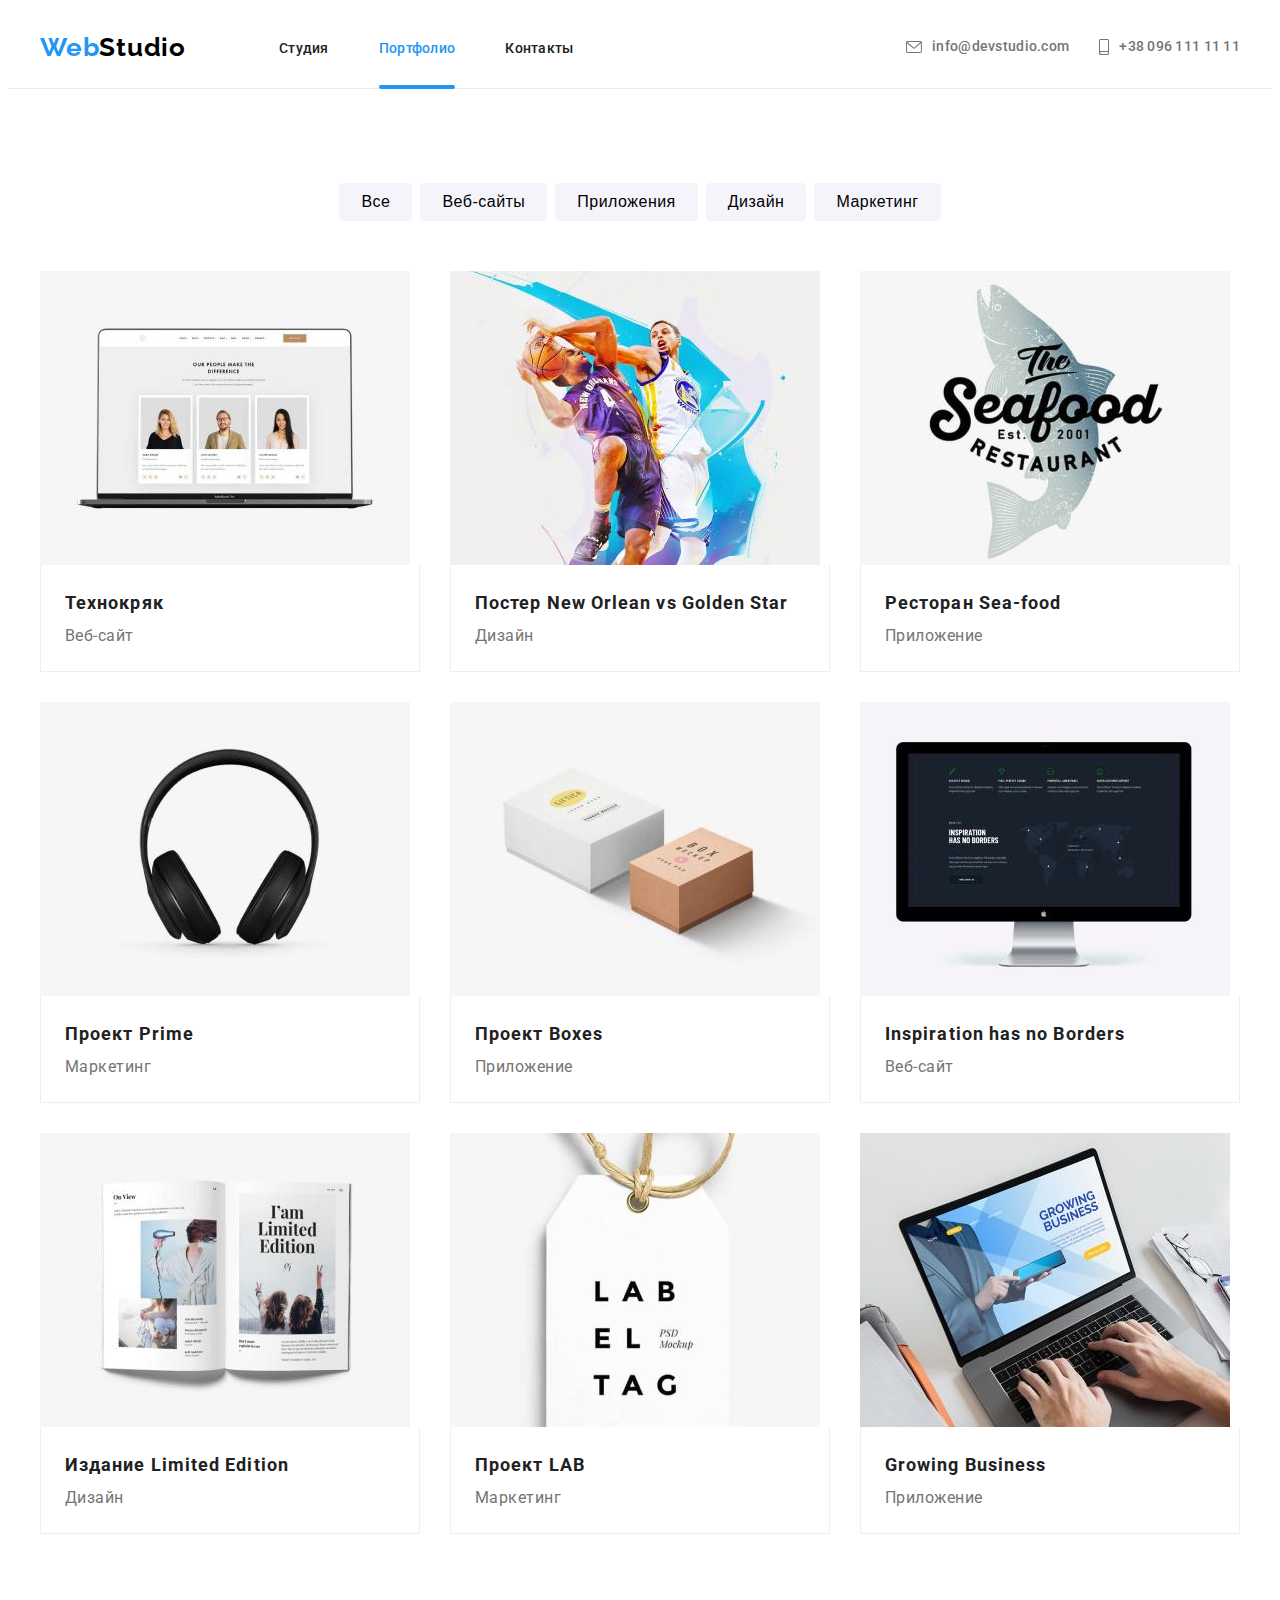
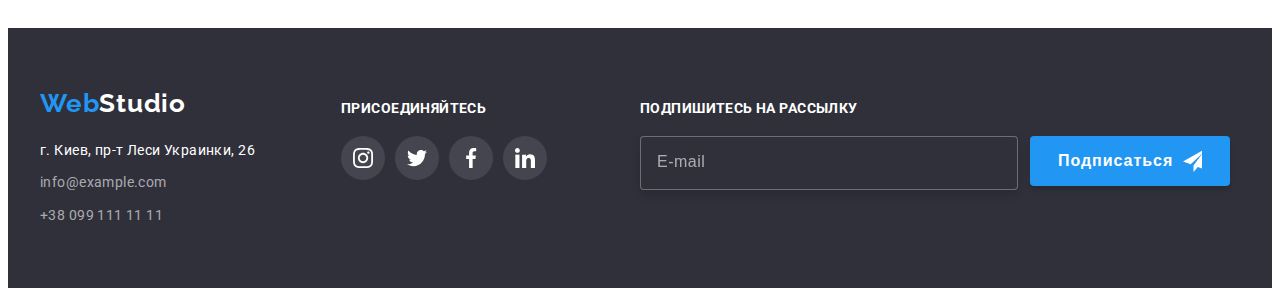
==== portfolio.html @ 4141ff32 "hw8v1" ====
<!DOCTYPE html>
<html lang="ru">
<head>
    <meta charset="UTF-8">
    <meta http-equiv="X-UA-Compatible" content="IE=edge">
    <meta name="viewport" content="width=device-width, initial-scale=1.0">
    <title>Портфолио</title>
    <link rel="preconnect" href="https://fonts.gstatic.com">
    <link
        href="https://fonts.googleapis.com/css2?family=Raleway:wght@700&family=Roboto:wght@400;500;700;900&display=swap"
        rel="stylesheet">
    <link rel="stylesheet" href="https://cdnjs.cloudflare.com/ajax/libs/modern-normalize/1.0.0/modern-normalize.min.css"
        integrity="sha512-ISS7cAi1PEhQ8jnbJpJZMd29NlhNj4AWYyLOSp2CE/CsHxTCu+r+t0D2yoJudVrd0/8fTVPUVDzY5Tvli75u/g=="
        crossorigin="anonymous" />
    <link rel="stylesheet" href="./css/portfolio.min.css">
</head>
<body>
    <header class="header">
        <div class="container">
            <nav class="navigation">
                <a class="logo link" href="./index.html" lang="en">Web<span class="logo_black">Studio</span></a>
                <ul class="navigation-list list">
                    <li class="navigation__item">
                        <a class="navigation__link link" href="./index.html">Студия</a>
                    </li>
                    <li class="navigation__item current-link">
                        <a class="navigation__link link current" href="./portfolio.html">Портфолио</a>
                    </li>
                    <li class="navigation__item">
                        <a class="navigation__link link" href="">Контакты</a>
                    </li>
                </ul>
            </nav>
            <ul class="contact-list list">
                <li class="contact-list__item">
                    <a class="contact-list__link link" href="mailto:info@devstudio.com">
                        <svg class="contact-list__icon" width="16" height="12">
                            <use href="./images/icons.svg#icon-envelope"></use>
                        </svg>
                        info@devstudio.com
                    </a>
                </li>
                <li class="contact-list__item">
                    <a class="contact-list__link link" href="tel:+380961111111">
                        <svg class="contact-list__icon" width="10" height="16">
                            <use href="./images/icons.svg#icon-smartphone"></use>
                        </svg>
                        +38 096 111 11 11</a>
                </li>
            </ul>
        </div>
    </header>
    <main>
        <!-- Портфолио -->
        <section class="portfolio">
            <div class="container">
                <h2 class="visually-hidden">Портфолио</h2>
                <ul class="portfolio-list-btns list">
                    <li class="portfolio-list-btns__item">
                        <button class="portfolio__btn" type="button">Все</button>
                    </li>
                    <li class="portfolio-list-btns__item">
                        <button class="portfolio__btn" type="button">Веб-сайты</button>
                    </li>
                    <li class="portfolio-list-btns__item">
                        <button class="portfolio__btn" type="button">Приложения</button>
                    </li>
                    <li class="portfolio-list-btns__item">
                        <button class="portfolio__btn" type="button">Дизайн</button>
                    </li>
                    <li class="portfolio-list-btns__item">
                        <button class="portfolio__btn" type="button">Маркетинг</button>
                    </li>
                </ul>
                <ul class="portfolio-list list">
                    <li class="portfolio__item">
                        <a href="" class="portfolio-list__link link">
                            <div class="portfolio-list-overlay">
                                <img class="portfolio__img" src="./images/portfolio/technocrack.jpg" alt="Технокряк" width="370" height="294">
                                <p class="overlay">Технокряк это современная площадка распространения коронавируса. Компании используют эту платформу
                                    для цифрового шпионажа и атак на защищённые сервера конкурентов.</p>
                            </div>
                            <div class="portfolio__border">
                                <h3 class="portfolio__title">Технокряк</h3>
                                <p class="portfolio__text">Веб-сайт</p>
                            </div>
                        </a>
                    </li>
                    <li class="portfolio__item">
                        <a href="" class="portfolio-list__link link">
                            <div class="portfolio-list-overlay">
                                <img class="portfolio__img" src="./images/portfolio/poster.jpg" alt="Постер" width="370" height="294">
                                <p class="overlay">Технокряк это современная площадка распространения коронавируса. Компании используют эту платформу
                                    для цифрового шпионажа и атак на защищённые сервера конкурентов.</p>
                            </div>
                            <div class="portfolio__border">
                                <h3 class="portfolio__title">Постер <span lang="en">New Orlean vs Golden Star</span></h3>
                                <p class="portfolio__text">Дизайн</p>
                            </div>
                        </a>
                    </li>
                    <li class="portfolio__item">
                        <a href="" class="portfolio-list__link link">
                            <div class="portfolio-list-overlay">
                                <img class="portfolio__img" src="./images/portfolio/restoran.jpg" alt="Ресторан" width="370" height="294">
                                <p class="overlay">Технокряк это современная площадка распространения коронавируса. Компании используют эту платформу
                                для цифрового шпионажа и атак на защищённые сервера конкурентов.</p>
                            </div>
                            <div class="portfolio__border">
                                <h3 class="portfolio__title">Ресторан <span lang="en">Sea-food</span></h3>
                                <p class="portfolio__text">Приложение</p>
                            </div>
                        </a>
                    </li>
                    <li class="portfolio__item">
                        <a href="" class="portfolio-list__link link">
                            <div class="portfolio-list-overlay">
                                <img class="portfolio__img" src="./images/portfolio/prime.jpg" alt="Прайм" width="370" height="294">
                                <p class="overlay">Технокряк это современная площадка распространения коронавируса. Компании используют эту платформу
                                    для цифрового шпионажа и атак на защищённые сервера конкурентов.</p>
                            </div>
                            <div class="portfolio__border">
                                <h3 class="portfolio__title">Проект <span lang="en">Prime</span></h3>
                                <p class="portfolio__text">Маркетинг</p>
                            </div>
                        </a>
                    </li>
                    <li class="portfolio__item">
                        <a href="" class="portfolio-list__link link">
                            <div class="portfolio-list-overlay">
                                <img class="portfolio__img" src="./images/portfolio/boxes.jpg" alt="Боксы" width="370" height="294">
                                <p class="overlay">Технокряк это современная площадка распространения коронавируса. Компании используют эту платформу
                                    для цифрового шпионажа и атак на защищённые сервера конкурентов.</p>
                            </div>
                            <div class="portfolio__border">
                                <h3 class="portfolio__title">Проект <span lang="en">Boxes</span></h3>
                                <p class="portfolio__text">Приложение</p>
                            </div>
                        </a>
                    </li>
                    <li class="portfolio__item">
                        <a href="" class="portfolio-list__link link">
                            <div class="portfolio-list-overlay">
                                <img class="portfolio__img" src="./images/portfolio/noborders.jpg" alt="Углов нет" width="370" height="294">
                                <p class="overlay">Технокряк это современная площадка распространения коронавируса. Компании используют эту платформу
                                    для цифрового шпионажа и атак на защищённые сервера конкурентов.</p>
                            </div>
                            <div class="portfolio__border">
                                <h3 class="portfolio__title" lang="en">Inspiration has no Borders</h3>
                                <p class="portfolio__text">Веб-сайт</p>
                            </div>
                        </a>
                    </li>
                    <li class="portfolio__item">
                        <a href="" class="portfolio-list__link link">
                            <div class="portfolio-list-overlay">
                                <img class="portfolio__img" src="./images/portfolio/limitededition.jpg" alt="Издание" width="370" height="294">
                                <p class="overlay">Технокряк это современная площадка распространения коронавируса. Компании используют эту платформу
                                    для цифрового шпионажа и атак на защищённые сервера конкурентов.</p>
                            </div>
                            <div class="portfolio__border">
                                <h3 class="portfolio__title">Издание <span lang="en">Limited Edition</span></h3>
                                <p class="portfolio__text">Дизайн</p>
                            </div>
                        </a>
                    </li>
                    <li class="portfolio__item">
                        <a href="" class="portfolio-list__link link">
                            <div class="portfolio-list-overlay">
                                <img class="portfolio__img" src="./images/portfolio/lab.jpg" alt="Лаб" width="370" height="294">
                                <p class="overlay">Технокряк это современная площадка распространения коронавируса. Компании используют эту платформу
                                    для цифрового шпионажа и атак на защищённые сервера конкурентов.</p>
                            </div>
                            <div class="portfolio__border">
                                <h3 class="portfolio__title">Проект <span lang="en">LAB</span></h3>
                                <p class="portfolio__text">Маркетинг</p>
                            </div>
                        </a>
                    </li>
                    <li class="portfolio__item">
                        <a href="" class="portfolio-list__link link">
                            <div class="portfolio-list-overlay">
                                <img class="portfolio__img" src="./images/portfolio/business.jpg" alt="Бизнес" width="370" height="294">
                                <p class="overlay">Технокряк это современная площадка распространения коронавируса. Компании используют эту платформу
                                    для цифрового шпионажа и атак на защищённые сервера конкурентов.</p>
                            </div>
                            <div class="portfolio__border">
                                <h3 class="portfolio__title" lang="en">Growing Business</h3>
                                <p class="portfolio__text">Приложение</p>
                            </div>
                        </a>
                    </li>
                </ul>
            </div>
        </section>
    </main>
    <!-- footer -->
    <footer class="footer">
        <div class="container">
            <div class="footer-address">
                <a class="logo link" href="./index.html" lang="en">Web<span class="logo_white">Studio</span></a>
                <address class="address">
                    <ul class="footer-list list">
                        <li class="footer-list__item">
                            <a class="footer-list__link footer-link-light link" href="https://goo.gl/maps/EHuErNrF32N7UsAx8"
                                target="_blank" rel="noopener noreferrer">г. Киев, пр-т Леси Украинки, 26</a>
                        </li>
                        <li class="footer-list__item">
                            <a class="footer-list__link footer-link-dark link" href="mailto:info@example.com">info@example.com</a>
                        </li>
                        <li class="footer-list__item">
                            <a class="footer-list__link footer-link-dark link" href="tel:+380991111111">+38 099 111 11 11</a>
                        </li>
                    </ul>
                </address>
            </div>
            <div class="footer-social">
                <h3 class="footer-social__title">Присоединяйтесь</h3>
                <ul class="footer-social-list list">
                    <li class="footer-social-list__item">
                        <a href="" class="footer-social-list__link link">
                            <svg class="footer-social-list__icon" width="20" height="20">
                                <use href="./images/icons.svg#icon-instagram"></use>
                            </svg>
                        </a>
                    </li>
                    <li class="footer-social-list__item">
                        <a href="" class="footer-social-list__link link">
                            <svg class="footer-social-list__icon" width="20" height="20">
                                <use href="./images/icons.svg#icon-twitter"></use>
                            </svg>
                        </a>
                    </li>
                    <li class="footer-social-list__item">
                        <a href="" class="footer-social-list__link link">
                            <svg class="footer-social-list__icon" width="20" height="20">
                                <use href="./images/icons.svg#icon-facebook"></use>
                            </svg>
                        </a>
                    </li>
                    <li class="footer-social-list__item">
                        <a href="" class="footer-social-list__link link">
                            <svg class="footer-social-list__icon" width="20" height="20">
                                <use href="./images/icons.svg#icon-linkedin"></use>
                            </svg>
                        </a>
                    </li>
                </ul>
            </div>
            <div class="footer-email-input">
                <p class="footer-email__text">Подпишитесь на рассылку</p>
                <form class="footer-form">
                    <div class="footer-form-container">
                        <label class="footer-form-field">
                            <input type="email" name="footer-email" class="footer-form__input" placeholder="E-mail">
                        </label>
                        <button type="submit" class="footer-form__btn"><span class="footer-form__btn-text">Подписаться</span>
                            <svg class="footer-form__icon">
                                <use href="./images/icons.svg#icon-send" width="24" height="24"></use>
                            </svg>
                        </button>
                    </div>
                </form>
            </div>
        </div>
    </footer>
</body>
</html>
---- css/portfolio.min.css ----
:root{--main-font: 'Roboto', sans-serif;--secondary-font: 'Raleway', sans-serif;--accent-color: #2196f3;--main-color: #212121;--secondary-color: #757575;--black-color: #000000;--white-color: #ffffff;--icon-fill-grey: #afb1b8;--section-pt: 94px;--section-pb: 94px}.visually-hidden{position:absolute !important;clip:rect(1px 1px 1px 1px);clip:rect(1px, 1px, 1px, 1px);padding:0 !important;border:0 !important;height:1px !important;width:1px !important;overflow:hidden}body{font-family:var(--main-font);color:var(--main-color)}h1,h2,h3,h4,h5,h6,p{margin:0}img{display:block}ul,ol{margin:0;padding:0}.link{text-decoration:none}.list{list-style:none}.address{font-style:normal}.container{width:1200px;margin:0 auto;padding-left:15px;padding-right:15px}.logo{font-family:var(--secondary-font);font-weight:700;font-size:26px;line-height:1.19;letter-spacing:0.03em;color:var(--accent-color)}.logo_black{color:var(--black-color)}.logo_white{color:var(--white-color)}.header{max-width:1600px;margin:0 auto;padding-top:24px;padding-bottom:25px;background:var(--white-color);border-bottom:1px solid #ececec}.header .container{display:flex;align-items:center}.header .logo{margin-right:93px}.navigation{display:flex;align-items:center}.navigation-list{display:flex;align-items:center}.navigation__item:not(:last-child){margin-right:50px}.navigation__link{font-weight:500;font-size:14px;line-height:1.14;letter-spacing:0.02em;color:var(--main-color);transition:color 250ms cubic-bezier(0.4, 0, 0.2, 1)}.navigation__link:hover,.navigation__link:focus{color:var(--accent-color)}.current-link{position:relative}.current{color:var(--accent-color)}.current::after{position:absolute;bottom:-32px;left:0;content:'';background-color:var(--accent-color);width:100%;height:4px;border-radius:2px}.contact-list{display:flex;align-items:center;margin-left:auto}.contact-list__item:not(:last-child){margin-right:30px}.contact-list__icon{margin-right:10px;fill:var(--secondary-color);transition:fill 250ms cubic-bezier(0.4, 0, 0.2, 1)}.contact-list__link:hover .contact-list__icon,.contact-list__link:focus .contact-list__icon{fill:var(--accent-color)}.contact-list__link{display:flex;justify-content:center;align-items:center;font-weight:500;font-size:14px;line-height:1.14;letter-spacing:0.02em;color:var(--secondary-color);transition:color 250ms cubic-bezier(0.4, 0, 0.2, 1)}.contact-list__link:hover,.contact-list__link:focus{color:var(--accent-color)}.portfolio{padding-top:var(--section-pt);padding-bottom:var(--section-pb)}.portfolio-list-btns{display:flex;margin-bottom:50px;justify-content:center}.portfolio-list-btns__item:not(:last-child){margin-right:8px}.portfolio__btn{font-weight:500;font-size:16px;line-height:1.62;text-align:center;letter-spacing:0.03em;border-radius:4px;cursor:pointer;border:none;background-color:#f5f4fa;padding:6px 22px;transition:color 250ms cubic-bezier(0.4, 0, 0.2, 1),background-color 250ms cubic-bezier(0.4, 0, 0.2, 1),box-shadow 250ms cubic-bezier(0.4, 0, 0.2, 1)}.portfolio__btn:hover,.portfolio__btn:focus{color:var(--white-color);background-color:var(--accent-color);box-shadow:0px 3px 1px rgba(0,0,0,0.1),0px 1px 2px rgba(0,0,0,0.08),0px 2px 2px rgba(0,0,0,0.12)}.portfolio-list{display:flex;flex-wrap:wrap;margin-left:-30px;margin-top:-30px}.portfolio__item{flex-basis:calc(100% / 3 - 30px);margin-left:30px;margin-top:30px}.portfolio__border{border:1px solid #eeeeee;border-top:none;padding:20px 24px}.portfolio__title{font-weight:700;font-size:18px;line-height:2;letter-spacing:0.06em;color:var(--main-color)}.portfolio__text{font-size:16px;line-height:1.87;letter-spacing:0.03em;color:var(--secondary-color)}.portfolio-list__link{display:flex;flex-direction:column;transition:box-shadow 250ms cubic-bezier(0.4, 0, 0.2, 1)}.portfolio-list__link:hover,.portfolio-list__link:focus{box-shadow:0px 1px 1px rgba(0,0,0,0.12),0px 4px 4px rgba(0,0,0,0.06),1px 4px 6px rgba(0,0,0,0.16)}.portfolio-list-overlay{position:relative;overflow:hidden}.overlay{position:absolute;top:0;left:0;height:100%;background-color:rgba(33,150,243,0.9);color:var(--white-color);padding:63px 24px;font-size:18px;line-height:1.56;letter-spacing:0.03em;overflow:auto;transform:translateY(100%);transition:transform 250ms cubic-bezier(0.4, 0, 0.2, 1)}.portfolio-list__link:focus .overlay,.portfolio-list__link:hover .overlay{transform:translateY(0%)}.footer{padding-top:60px;padding-bottom:60px;background:#2f303a;max-width:1600px;margin:0 auto}.footer .container{display:flex}.footer-address{width:231px;margin-right:70px}.footer-address .logo{display:inline-block;margin-bottom:20px}.footer-list__item:not(:last-child){margin-bottom:9px}.footer-list__link{font-weight:400;font-size:14px;line-height:1.71;letter-spacing:0.03em}.footer-link-light{color:var(--white-color)}.footer-link-dark{color:rgba(255,255,255,0.6)}.footer-social{width:206px;margin-top:12px;margin-bottom:40px;margin-right:93px}.footer-social__title{font-weight:700;font-size:14px;line-height:1.143;letter-spacing:0.03em;text-transform:uppercase;color:var(--white-color);margin-bottom:20px}.footer-social-list{display:flex;align-items:center;justify-content:space-between}.footer-social-list__link{display:flex;justify-content:center;align-items:center;width:44px;height:44px;border-radius:50%;background-color:rgba(255,255,255,0.1);transition:background-color 250ms cubic-bezier(0.4, 0, 0.2, 1)}.footer-social-list__link:hover,.footer-social-list__link:focus{background-color:var(--accent-color)}.footer-social-list__icon{fill:var(--white-color)}.footer-email-input{width:570px;margin-top:12px;margin-bottom:34px}.footer-form-container{display:flex}.footer-email__text{font-weight:700;font-size:14px;line-height:1.143;letter-spacing:0.03em;text-transform:uppercase;color:var(--white-color);margin-bottom:20px}.footer-form__input{width:358px;height:50px;border:1px solid rgba(255,255,255,0.3);filter:drop-shadow(0px 4px 4px rgba(0,0,0,0.15));border-radius:4px;background-color:#2f303a;color:var(--white-color);padding-left:16px;margin-right:12px}.footer-form__input::placeholder{font-size:16px;line-height:1.25;display:flex;align-items:center;letter-spacing:0.03em;color:rgba(255,255,255,0.6)}.footer-form{display:flex}.footer-form__btn{width:200px;height:50px;padding:10px 28px;background-color:var(--accent-color);box-shadow:0px 4px 4px rgba(0,0,0,0.15);border-radius:4px;border:none;font-weight:700;font-size:16px;line-height:1.87;display:flex;align-items:center;text-align:center;letter-spacing:0.06em;color:var(--white-color);cursor:pointer}.footer-form__icon{fill:var(--white-color);height:25px;margin-left:10px}
/*# sourceMappingURL=portfolio.min.css.map */
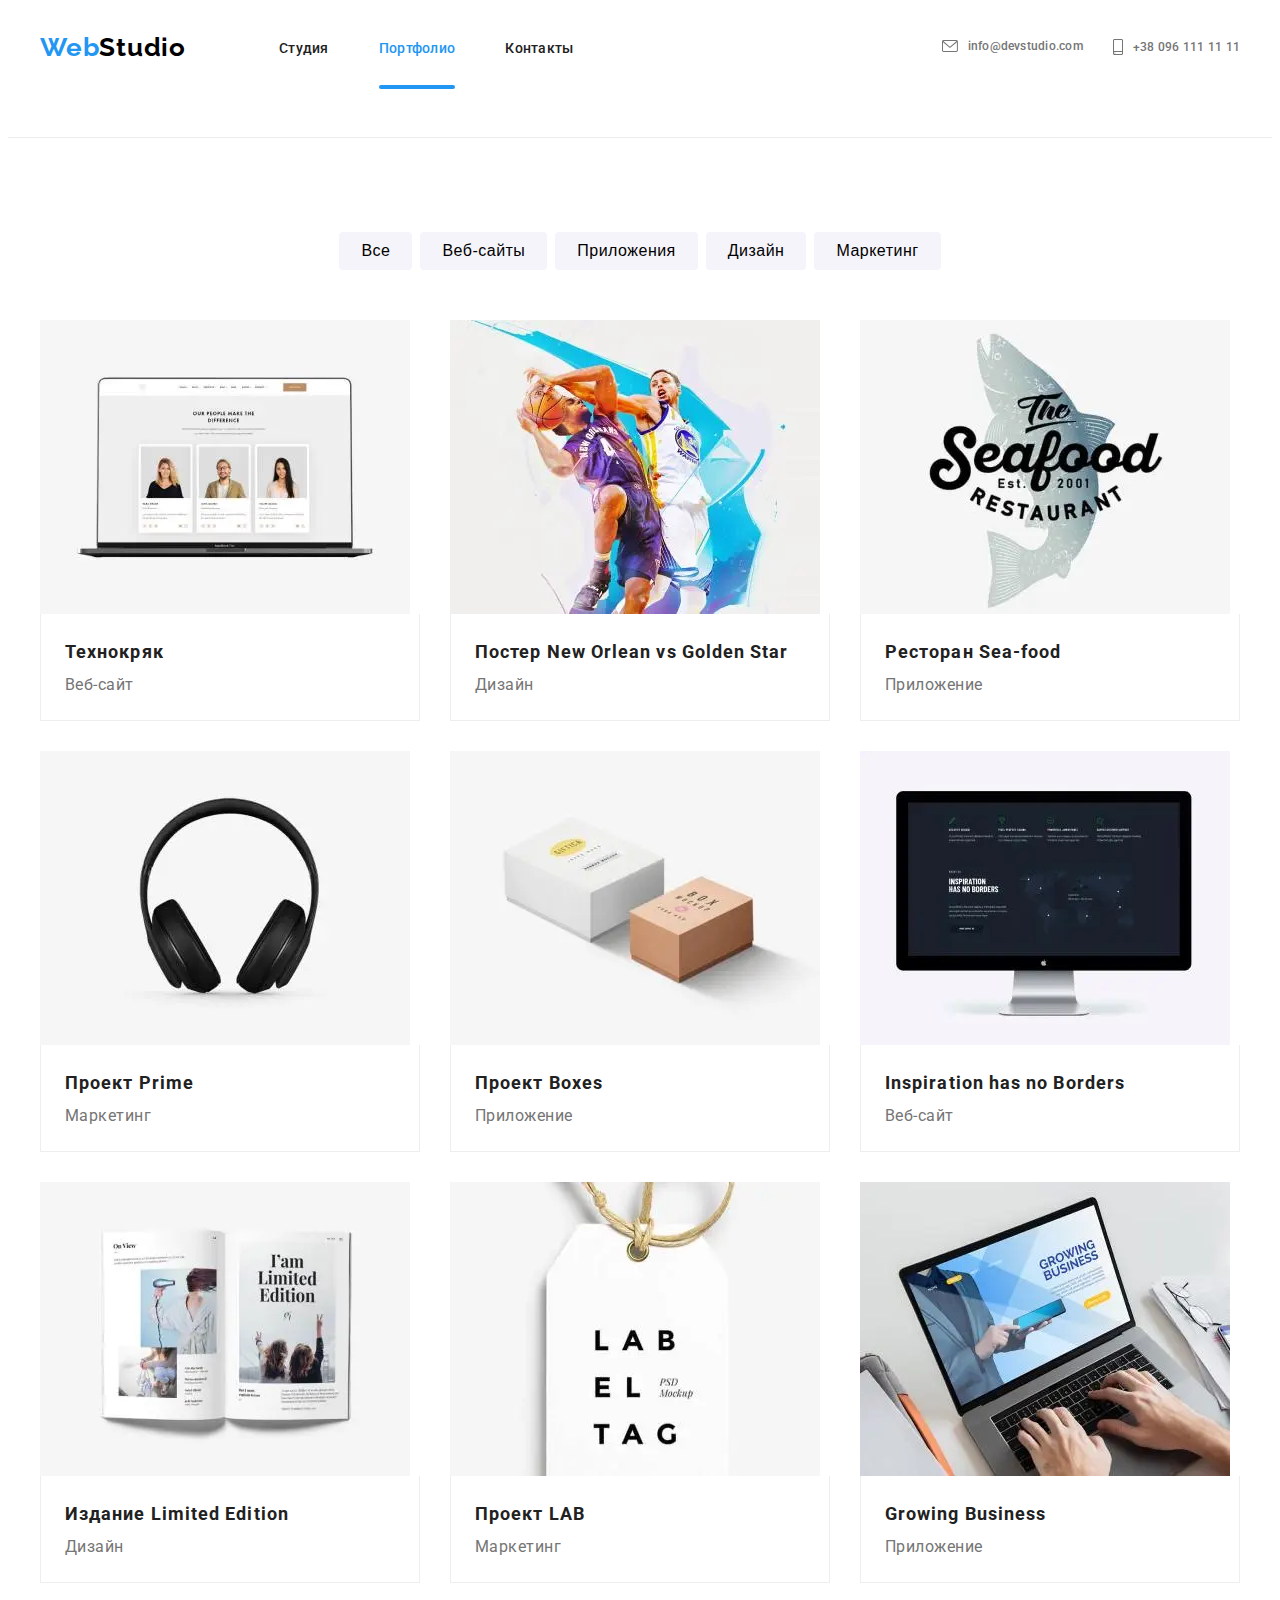
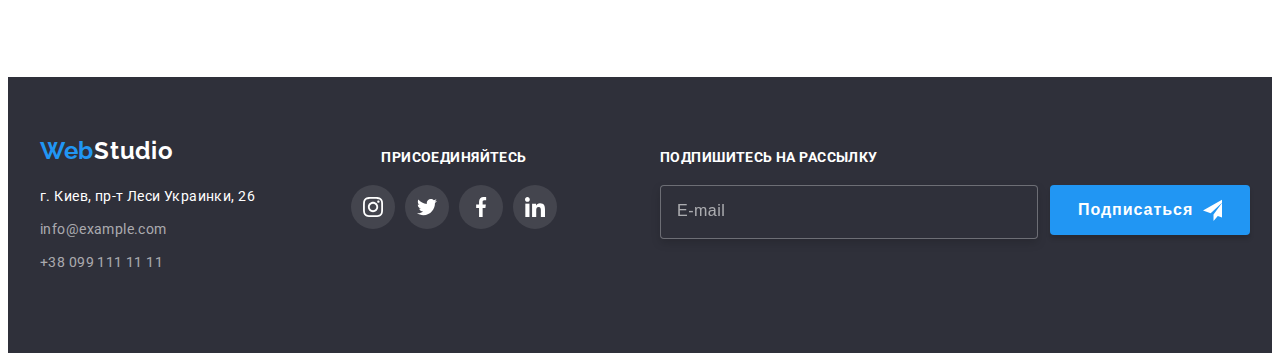
==== commit 48071cb4: "hw8_1904" ====
--- a/portfolio.html
+++ b/portfolio.html
@@ -48,6 +48,51 @@
                         +38 096 111 11 11</a>
                 </li>
             </ul>
+            <button type="button" class="burger-btn" data-menu-button>
+                <svg class="burger__icon">
+                    <use href="./images/icons.svg#icon-menu"></use>
+                </svg>
+            </button>
+        </div>
+        <div class="mobile-menu" data-menu>
+            <button type="button" class="mobile-menu__close-btn" data-menu-close>
+                <svg class="mobile-menu__close-icon">
+                    <use href="./images/icons.svg#icon-close"></use>
+                </svg>
+            </button>
+            <ul class="mobile-menu-list list">
+                <li class="mobile-menu__item">
+                    <a href="./index.html" class="mobile-menu__link link">Студия</a>
+                </li>
+                <li class="mobile-menu__item">
+                    <a href="./portfolio.html" class="mobile-menu__link link">Портфолио</a>
+                </li>
+                <li class="mobile-menu__item">
+                    <a href="" class="mobile-menu__link link">Контакты</a>
+                </li>
+            </ul>
+            <ul class="mobile-contact-list list">
+                <li class="mobile-contact-list__item">
+                    <a class="mobile-contact-list__tel-link link" href="tel:+380961111111">+38 096 111 11 11</a>
+                </li>
+                <li class="mobile-contact-list__item">
+                    <a class="mobile-contact-list__mail-link link" href="mailto:info@devstudio.com">info@devstudio.com</a>
+                </li>
+            </ul>
+            <ul class="mobile-social-list list">
+                <li class="mobile-social-list__item">
+                    <a class="mobile-social-list__link link" href="#">Instagram</a>
+                </li>
+                <li class="mobile-social-list__item">
+                    <a class="mobile-social-list__link link" href="#">Twitter</a>
+                </li>
+                <li class="mobile-social-list__item">
+                    <a class="mobile-social-list__link link" href="#">Facebook</a>
+                </li>
+                <li class="mobile-social-list__item">
+                    <a class="mobile-social-list__link link" href="#">LinkedIn</a>
+                </li>
+            </ul>
         </div>
     </header>
     <main>
@@ -76,7 +121,21 @@
                     <li class="portfolio__item">
                         <a href="" class="portfolio-list__link link">
                             <div class="portfolio-list-overlay">
-                                <img class="portfolio__img" src="./images/portfolio/technocrack.jpg" alt="Технокряк" width="370" height="294">
+                                <picture>
+                                    <source srcset="./images/portfolio/technocrack.webp 1x, ./images/portfolio/technocrack@2x.webp 2x" 
+                                        media="(min-width: 1200px)" type="image/webp">
+                                    <source srcset="./images/portfolio/technocrack.jpg 1x, ./images/portfolio/technocrack@2x.jpg 2x" 
+                                        media="(min-width: 1200px)">
+                                    <source srcset="./images/tablet/portfolio/technocrack.webp 1x, ./images/tablet/portfolio/technocrack@2x.webp 2x"
+                                        media="(min-width: 768px)" type="image/webp">
+                                    <source srcset="./images/tablet/portfolio/technocrack.jpg 1x, ./images/tablet/portfolio/technocrack@2x.jpg 2x"
+                                        media="(min-width: 768px)">
+                                    <source srcset="./images/mobile/portfolio/technocrack.webp 1x, ./images/mobile/portfolio/technocrack@2x.webp 2x"
+                                        media="(min-width: 480px)" type="image/webp">
+                                    <source srcset="./images/mobile/portfolio/technocrack.jpg 1x, ./images/mobile/portfolio/technocrack@2x.jpg 2x"
+                                        media="(min-width: 480px)">
+                                    <img class="portfolio__img" src="./images/mobile/portfolio/technocrack.jpg" alt="Технокряк">
+                                </picture>
                                 <p class="overlay">Технокряк это современная площадка распространения коронавируса. Компании используют эту платформу
                                     для цифрового шпионажа и атак на защищённые сервера конкурентов.</p>
                             </div>
@@ -89,7 +148,21 @@
                     <li class="portfolio__item">
                         <a href="" class="portfolio-list__link link">
                             <div class="portfolio-list-overlay">
-                                <img class="portfolio__img" src="./images/portfolio/poster.jpg" alt="Постер" width="370" height="294">
+                                <picture>
+                                    <source srcset="./images/portfolio/poster.webp 1x, ./images/portfolio/poster@2x.webp 2x"
+                                        media="(min-width: 1200px)" type="image/webp">
+                                    <source srcset="./images/portfolio/poster.jpg 1x, ./images/portfolio/poster@2x.jpg 2x"
+                                        media="(min-width: 1200px)">
+                                    <source srcset="./images/tablet/portfolio/poster.webp 1x, ./images/tablet/portfolio/poster@2x.webp 2x"
+                                        media="(min-width: 768px)" type="image/webp">
+                                    <source srcset="./images/tablet/portfolio/poster.jpg 1x, ./images/tablet/portfolio/poster@2x.jpg 2x"
+                                        media="(min-width: 768px)">
+                                    <source srcset="./images/mobile/portfolio/poster.webp 1x, ./images/mobile/portfolio/poster@2x.webp 2x"
+                                        media="(min-width: 480px)" type="image/webp">
+                                    <source srcset="./images/mobile/portfolio/poster.jpg 1x, ./images/mobile/portfolio/poster@2x.jpg 2x"
+                                        media="(min-width: 480px)">
+                                    <img class="portfolio__img" src="./images/mobile/portfolio/poster.jpg" alt="Постер">
+                                </picture>
                                 <p class="overlay">Технокряк это современная площадка распространения коронавируса. Компании используют эту платформу
                                     для цифрового шпионажа и атак на защищённые сервера конкурентов.</p>
                             </div>
@@ -102,7 +175,21 @@
                     <li class="portfolio__item">
                         <a href="" class="portfolio-list__link link">
                             <div class="portfolio-list-overlay">
-                                <img class="portfolio__img" src="./images/portfolio/restoran.jpg" alt="Ресторан" width="370" height="294">
+                                <picture>
+                                    <source srcset="./images/portfolio/restoran.webp 1x, ./images/portfolio/restoran@2x.webp 2x"
+                                        media="(min-width: 1200px)" type="image/webp">
+                                    <source srcset="./images/portfolio/restoran.jpg 1x, ./images/portfolio/restoran@2x.jpg 2x"
+                                        media="(min-width: 1200px)">
+                                    <source srcset="./images/tablet/portfolio/restoran.webp 1x, ./images/tablet/portfolio/restoran@2x.webp 2x"
+                                        media="(min-width: 768px)" type="image/webp">
+                                    <source srcset="./images/tablet/portfolio/restoran.jpg 1x, ./images/tablet/portfolio/restoran@2x.jpg 2x"
+                                        media="(min-width: 768px)">
+                                    <source srcset="./images/mobile/portfolio/restoran.webp 1x, ./images/mobile/portfolio/restoran@2x.webp 2x"
+                                        media="(min-width: 480px)" type="image/webp">
+                                    <source srcset="./images/mobile/portfolio/restoran.jpg 1x, ./images/mobile/portfolio/restoran@2x.jpg 2x"
+                                        media="(min-width: 480px)">
+                                    <img class="portfolio__img" src="./images/mobile/portfolio/restoran.jpg" alt="Ресторан">
+                                </picture>
                                 <p class="overlay">Технокряк это современная площадка распространения коронавируса. Компании используют эту платформу
                                 для цифрового шпионажа и атак на защищённые сервера конкурентов.</p>
                             </div>
@@ -115,7 +202,21 @@
                     <li class="portfolio__item">
                         <a href="" class="portfolio-list__link link">
                             <div class="portfolio-list-overlay">
-                                <img class="portfolio__img" src="./images/portfolio/prime.jpg" alt="Прайм" width="370" height="294">
+                                <picture>
+                                    <source srcset="./images/portfolio/prime.webp 1x, ./images/portfolio/prime@2x.webp 2x"
+                                        media="(min-width: 1200px)" type="image/webp">
+                                    <source srcset="./images/portfolio/prime.jpg 1x, ./images/portfolio/prime@2x.jpg 2x"
+                                        media="(min-width: 1200px)">
+                                    <source srcset="./images/tablet/portfolio/prime.webp 1x, ./images/tablet/portfolio/prime@2x.webp 2x"
+                                        media="(min-width: 768px)" type="image/webp">
+                                    <source srcset="./images/tablet/portfolio/prime.jpg 1x, ./images/tablet/portfolio/prime@2x.jpg 2x"
+                                        media="(min-width: 768px)">
+                                    <source srcset="./images/mobile/portfolio/prime.webp 1x, ./images/mobile/portfolio/prime@2x.webp 2x"
+                                        media="(min-width: 480px)" type="image/webp">
+                                    <source srcset="./images/mobile/portfolio/prime.jpg 1x, ./images/mobile/portfolio/prime@2x.jpg 2x"
+                                        media="(min-width: 480px)">
+                                    <img class="portfolio__img" src="./images/mobile/portfolio/prime.jpg" alt="Прайм">
+                                </picture>
                                 <p class="overlay">Технокряк это современная площадка распространения коронавируса. Компании используют эту платформу
                                     для цифрового шпионажа и атак на защищённые сервера конкурентов.</p>
                             </div>
@@ -128,7 +229,21 @@
                     <li class="portfolio__item">
                         <a href="" class="portfolio-list__link link">
                             <div class="portfolio-list-overlay">
-                                <img class="portfolio__img" src="./images/portfolio/boxes.jpg" alt="Боксы" width="370" height="294">
+                                <picture>
+                                    <source srcset="./images/portfolio/boxes.webp 1x, ./images/portfolio/boxes@2x.webp 2x"
+                                        media="(min-width: 1200px)" type="image/webp">
+                                    <source srcset="./images/portfolio/boxes.jpg 1x, ./images/portfolio/boxes@2x.jpg 2x"
+                                        media="(min-width: 1200px)">
+                                    <source srcset="./images/tablet/portfolio/boxes.webp 1x, ./images/tablet/portfolio/boxes@2x.webp 2x"
+                                        media="(min-width: 768px)" type="image/webp">
+                                    <source srcset="./images/tablet/portfolio/boxes.jpg 1x, ./images/tablet/portfolio/boxes@2x.jpg 2x"
+                                        media="(min-width: 768px)">
+                                    <source srcset="./images/mobile/portfolio/boxes.webp 1x, ./images/mobile/portfolio/boxes@2x.webp 2x"
+                                        media="(min-width: 480px)" type="image/webp">
+                                    <source srcset="./images/mobile/portfolio/boxes.jpg 1x, ./images/mobile/portfolio/boxes@2x.jpg 2x"
+                                        media="(min-width: 480px)">
+                                    <img class="portfolio__img" src="./images/mobile/portfolio/boxes.jpg" alt="Боксы">
+                                </picture>
                                 <p class="overlay">Технокряк это современная площадка распространения коронавируса. Компании используют эту платформу
                                     для цифрового шпионажа и атак на защищённые сервера конкурентов.</p>
                             </div>
@@ -141,7 +256,21 @@
                     <li class="portfolio__item">
                         <a href="" class="portfolio-list__link link">
                             <div class="portfolio-list-overlay">
-                                <img class="portfolio__img" src="./images/portfolio/noborders.jpg" alt="Углов нет" width="370" height="294">
+                                <picture>
+                                    <source srcset="./images/portfolio/noborders.webp 1x, ./images/portfolio/noborders@2x.webp 2x"
+                                        media="(min-width: 1200px)" type="image/webp">
+                                    <source srcset="./images/portfolio/noborders.jpg 1x, ./images/portfolio/noborders@2x.jpg 2x"
+                                        media="(min-width: 1200px)">
+                                    <source srcset="./images/tablet/portfolio/noborders.webp 1x, ./images/tablet/portfolio/noborders@2x.webp 2x"
+                                        media="(min-width: 768px)" type="image/webp">
+                                    <source srcset="./images/tablet/portfolio/noborders.jpg 1x, ./images/tablet/portfolio/noborders@2x.jpg 2x"
+                                        media="(min-width: 768px)">
+                                    <source srcset="./images/mobile/portfolio/noborders.webp 1x, ./images/mobile/portfolio/noborders@2x.webp 2x"
+                                        media="(min-width: 480px)" type="image/webp">
+                                    <source srcset="./images/mobile/portfolio/noborders.jpg 1x, ./images/mobile/portfolio/noborders@2x.jpg 2x"
+                                        media="(min-width: 480px)">
+                                    <img class="portfolio__img" src="./images/mobile/portfolio/noborders.jpg" alt="Углов нет">
+                                </picture>
                                 <p class="overlay">Технокряк это современная площадка распространения коронавируса. Компании используют эту платформу
                                     для цифрового шпионажа и атак на защищённые сервера конкурентов.</p>
                             </div>
@@ -154,7 +283,21 @@
                     <li class="portfolio__item">
                         <a href="" class="portfolio-list__link link">
                             <div class="portfolio-list-overlay">
-                                <img class="portfolio__img" src="./images/portfolio/limitededition.jpg" alt="Издание" width="370" height="294">
+                                <picture>
+                                    <source srcset="./images/portfolio/limitededition.webp 1x, ./images/portfolio/limitededition@2x.webp 2x"
+                                        media="(min-width: 1200px)" type="image/webp">
+                                    <source srcset="./images/portfolio/limitededition.jpg 1x, ./images/portfolio/limitededition@2x.jpg 2x"
+                                        media="(min-width: 1200px)">
+                                    <source srcset="./images/tablet/portfolio/limitededition.webp 1x, ./images/tablet/portfolio/limitededition@2x.webp 2x"
+                                        media="(min-width: 768px)" type="image/webp">
+                                    <source srcset="./images/tablet/portfolio/limitededition.jpg 1x, ./images/tablet/portfolio/limitededition@2x.jpg 2x"
+                                        media="(min-width: 768px)">
+                                    <source srcset="./images/mobile/portfolio/limitededition.webp 1x, ./images/mobile/portfolio/limitededition@2x.webp 2x"
+                                        media="(min-width: 480px)" type="image/webp">
+                                    <source srcset="./images/mobile/portfolio/limitededition.jpg 1x, ./images/mobile/portfolio/limitededition@2x.jpg 2x"
+                                        media="(min-width: 480px)">
+                                    <img class="portfolio__img" src="./images/mobile/portfolio/limitededition.jpg" alt="Издание">
+                                </picture>
                                 <p class="overlay">Технокряк это современная площадка распространения коронавируса. Компании используют эту платформу
                                     для цифрового шпионажа и атак на защищённые сервера конкурентов.</p>
                             </div>
@@ -167,7 +310,21 @@
                     <li class="portfolio__item">
                         <a href="" class="portfolio-list__link link">
                             <div class="portfolio-list-overlay">
-                                <img class="portfolio__img" src="./images/portfolio/lab.jpg" alt="Лаб" width="370" height="294">
+                                <picture>
+                                    <source srcset="./images/portfolio/lab.webp 1x, ./images/portfolio/lab@2x.webp 2x"
+                                        media="(min-width: 1200px)" type="image/webp">
+                                    <source srcset="./images/portfolio/lab.jpg 1x, ./images/portfolio/lab@2x.jpg 2x"
+                                        media="(min-width: 1200px)">
+                                    <source srcset="./images/tablet/portfolio/lab.webp 1x, ./images/tablet/portfolio/lab@2x.webp 2x"
+                                        media="(min-width: 768px)" type="image/webp">
+                                    <source srcset="./images/tablet/portfolio/lab.jpg 1x, ./images/tablet/portfolio/lab@2x.jpg 2x"
+                                        media="(min-width: 768px)">
+                                    <source srcset="./images/mobile/portfolio/lab.webp 1x, ./images/mobile/portfolio/lab@2x.webp 2x"
+                                        media="(min-width: 480px)" type="image/webp">
+                                    <source srcset="./images/mobile/portfolio/lab.jpg 1x, ./images/mobile/portfolio/lab@2x.jpg 2x"
+                                        media="(min-width: 480px)">
+                                    <img class="portfolio__img" src="./images/mobile/portfolio/lab.jpg" alt="Лаб">
+                                </picture>
                                 <p class="overlay">Технокряк это современная площадка распространения коронавируса. Компании используют эту платформу
                                     для цифрового шпионажа и атак на защищённые сервера конкурентов.</p>
                             </div>
@@ -180,7 +337,21 @@
                     <li class="portfolio__item">
                         <a href="" class="portfolio-list__link link">
                             <div class="portfolio-list-overlay">
-                                <img class="portfolio__img" src="./images/portfolio/business.jpg" alt="Бизнес" width="370" height="294">
+                                <picture>
+                                    <source srcset="./images/portfolio/business.webp 1x, ./images/portfolio/business@2x.webp 2x"
+                                        media="(min-width: 1200px)" type="image/webp">
+                                    <source srcset="./images/portfolio/business.jpg 1x, ./images/portfolio/business@2x.jpg 2x"
+                                        media="(min-width: 1200px)">
+                                    <source srcset="./images/tablet/portfolio/business.webp 1x, ./images/tablet/portfolio/business@2x.webp 2x"
+                                        media="(min-width: 768px)" type="image/webp">
+                                    <source srcset="./images/tablet/portfolio/business.jpg 1x, ./images/tablet/portfolio/business@2x.jpg 2x"
+                                        media="(min-width: 768px)">
+                                    <source srcset="./images/mobile/portfolio/business.webp 1x, ./images/mobile/portfolio/business@2x.webp 2x"
+                                        media="(min-width: 480px)" type="image/webp">
+                                    <source srcset="./images/mobile/portfolio/business.jpg 1x, ./images/mobile/portfolio/business@2x.jpg 2x"
+                                        media="(min-width: 480px)">
+                                    <img class="portfolio__img" src="./images/mobile/portfolio/business.jpg" alt="Бизнес">
+                                </picture>
                                 <p class="overlay">Технокряк это современная площадка распространения коронавируса. Компании используют эту платформу
                                     для цифрового шпионажа и атак на защищённые сервера конкурентов.</p>
                             </div>
@@ -264,5 +435,6 @@
             </div>
         </div>
     </footer>
+    <script src="./js/modal-menu.js"></script>
 </body>
 </html>--- a/css/portfolio.min.css
+++ b/css/portfolio.min.css
@@ -1,2 +1,2 @@
-:root{--main-font: 'Roboto', sans-serif;--secondary-font: 'Raleway', sans-serif;--accent-color: #2196f3;--main-color: #212121;--secondary-color: #757575;--black-color: #000000;--white-color: #ffffff;--icon-fill-grey: #afb1b8;--section-pt: 94px;--section-pb: 94px}.visually-hidden{position:absolute !important;clip:rect(1px 1px 1px 1px);clip:rect(1px, 1px, 1px, 1px);padding:0 !important;border:0 !important;height:1px !important;width:1px !important;overflow:hidden}body{font-family:var(--main-font);color:var(--main-color)}h1,h2,h3,h4,h5,h6,p{margin:0}img{display:block}ul,ol{margin:0;padding:0}.link{text-decoration:none}.list{list-style:none}.address{font-style:normal}.container{width:1200px;margin:0 auto;padding-left:15px;padding-right:15px}.logo{font-family:var(--secondary-font);font-weight:700;font-size:26px;line-height:1.19;letter-spacing:0.03em;color:var(--accent-color)}.logo_black{color:var(--black-color)}.logo_white{color:var(--white-color)}.header{max-width:1600px;margin:0 auto;padding-top:24px;padding-bottom:25px;background:var(--white-color);border-bottom:1px solid #ececec}.header .container{display:flex;align-items:center}.header .logo{margin-right:93px}.navigation{display:flex;align-items:center}.navigation-list{display:flex;align-items:center}.navigation__item:not(:last-child){margin-right:50px}.navigation__link{font-weight:500;font-size:14px;line-height:1.14;letter-spacing:0.02em;color:var(--main-color);transition:color 250ms cubic-bezier(0.4, 0, 0.2, 1)}.navigation__link:hover,.navigation__link:focus{color:var(--accent-color)}.current-link{position:relative}.current{color:var(--accent-color)}.current::after{position:absolute;bottom:-32px;left:0;content:'';background-color:var(--accent-color);width:100%;height:4px;border-radius:2px}.contact-list{display:flex;align-items:center;margin-left:auto}.contact-list__item:not(:last-child){margin-right:30px}.contact-list__icon{margin-right:10px;fill:var(--secondary-color);transition:fill 250ms cubic-bezier(0.4, 0, 0.2, 1)}.contact-list__link:hover .contact-list__icon,.contact-list__link:focus .contact-list__icon{fill:var(--accent-color)}.contact-list__link{display:flex;justify-content:center;align-items:center;font-weight:500;font-size:14px;line-height:1.14;letter-spacing:0.02em;color:var(--secondary-color);transition:color 250ms cubic-bezier(0.4, 0, 0.2, 1)}.contact-list__link:hover,.contact-list__link:focus{color:var(--accent-color)}.portfolio{padding-top:var(--section-pt);padding-bottom:var(--section-pb)}.portfolio-list-btns{display:flex;margin-bottom:50px;justify-content:center}.portfolio-list-btns__item:not(:last-child){margin-right:8px}.portfolio__btn{font-weight:500;font-size:16px;line-height:1.62;text-align:center;letter-spacing:0.03em;border-radius:4px;cursor:pointer;border:none;background-color:#f5f4fa;padding:6px 22px;transition:color 250ms cubic-bezier(0.4, 0, 0.2, 1),background-color 250ms cubic-bezier(0.4, 0, 0.2, 1),box-shadow 250ms cubic-bezier(0.4, 0, 0.2, 1)}.portfolio__btn:hover,.portfolio__btn:focus{color:var(--white-color);background-color:var(--accent-color);box-shadow:0px 3px 1px rgba(0,0,0,0.1),0px 1px 2px rgba(0,0,0,0.08),0px 2px 2px rgba(0,0,0,0.12)}.portfolio-list{display:flex;flex-wrap:wrap;margin-left:-30px;margin-top:-30px}.portfolio__item{flex-basis:calc(100% / 3 - 30px);margin-left:30px;margin-top:30px}.portfolio__border{border:1px solid #eeeeee;border-top:none;padding:20px 24px}.portfolio__title{font-weight:700;font-size:18px;line-height:2;letter-spacing:0.06em;color:var(--main-color)}.portfolio__text{font-size:16px;line-height:1.87;letter-spacing:0.03em;color:var(--secondary-color)}.portfolio-list__link{display:flex;flex-direction:column;transition:box-shadow 250ms cubic-bezier(0.4, 0, 0.2, 1)}.portfolio-list__link:hover,.portfolio-list__link:focus{box-shadow:0px 1px 1px rgba(0,0,0,0.12),0px 4px 4px rgba(0,0,0,0.06),1px 4px 6px rgba(0,0,0,0.16)}.portfolio-list-overlay{position:relative;overflow:hidden}.overlay{position:absolute;top:0;left:0;height:100%;background-color:rgba(33,150,243,0.9);color:var(--white-color);padding:63px 24px;font-size:18px;line-height:1.56;letter-spacing:0.03em;overflow:auto;transform:translateY(100%);transition:transform 250ms cubic-bezier(0.4, 0, 0.2, 1)}.portfolio-list__link:focus .overlay,.portfolio-list__link:hover .overlay{transform:translateY(0%)}.footer{padding-top:60px;padding-bottom:60px;background:#2f303a;max-width:1600px;margin:0 auto}.footer .container{display:flex}.footer-address{width:231px;margin-right:70px}.footer-address .logo{display:inline-block;margin-bottom:20px}.footer-list__item:not(:last-child){margin-bottom:9px}.footer-list__link{font-weight:400;font-size:14px;line-height:1.71;letter-spacing:0.03em}.footer-link-light{color:var(--white-color)}.footer-link-dark{color:rgba(255,255,255,0.6)}.footer-social{width:206px;margin-top:12px;margin-bottom:40px;margin-right:93px}.footer-social__title{font-weight:700;font-size:14px;line-height:1.143;letter-spacing:0.03em;text-transform:uppercase;color:var(--white-color);margin-bottom:20px}.footer-social-list{display:flex;align-items:center;justify-content:space-between}.footer-social-list__link{display:flex;justify-content:center;align-items:center;width:44px;height:44px;border-radius:50%;background-color:rgba(255,255,255,0.1);transition:background-color 250ms cubic-bezier(0.4, 0, 0.2, 1)}.footer-social-list__link:hover,.footer-social-list__link:focus{background-color:var(--accent-color)}.footer-social-list__icon{fill:var(--white-color)}.footer-email-input{width:570px;margin-top:12px;margin-bottom:34px}.footer-form-container{display:flex}.footer-email__text{font-weight:700;font-size:14px;line-height:1.143;letter-spacing:0.03em;text-transform:uppercase;color:var(--white-color);margin-bottom:20px}.footer-form__input{width:358px;height:50px;border:1px solid rgba(255,255,255,0.3);filter:drop-shadow(0px 4px 4px rgba(0,0,0,0.15));border-radius:4px;background-color:#2f303a;color:var(--white-color);padding-left:16px;margin-right:12px}.footer-form__input::placeholder{font-size:16px;line-height:1.25;display:flex;align-items:center;letter-spacing:0.03em;color:rgba(255,255,255,0.6)}.footer-form{display:flex}.footer-form__btn{width:200px;height:50px;padding:10px 28px;background-color:var(--accent-color);box-shadow:0px 4px 4px rgba(0,0,0,0.15);border-radius:4px;border:none;font-weight:700;font-size:16px;line-height:1.87;display:flex;align-items:center;text-align:center;letter-spacing:0.06em;color:var(--white-color);cursor:pointer}.footer-form__icon{fill:var(--white-color);height:25px;margin-left:10px}
+:root{--main-font: 'Roboto', sans-serif;--secondary-font: 'Raleway', sans-serif;--accent-color: #2196f3;--main-color: #212121;--secondary-color: #757575;--black-color: #000000;--white-color: #ffffff;--icon-fill-grey: #afb1b8;--section-pt: 94px;--section-pb: 94px}.visually-hidden{position:absolute !important;clip:rect(1px 1px 1px 1px);clip:rect(1px, 1px, 1px, 1px);padding:0 !important;border:0 !important;height:1px !important;width:1px !important;overflow:hidden}body{font-family:var(--main-font);color:var(--main-color)}h1,h2,h3,h4,h5,h6,p{margin:0}img{display:block}ul,ol{margin:0;padding:0}.link{text-decoration:none}.list{list-style:none}.address{font-style:normal}.container{padding-left:15px;padding-right:15px}.header .container{display:flex;align-items:center;justify-content:space-between}@media screen and (min-width: 480px){.container{width:480px;margin:0 auto}}@media screen and (min-width: 768px){.container{width:768px}}@media screen and (min-width: 1200px){.container{width:1200px}}.logo{font-family:var(--secondary-font);font-weight:700;font-size:24px;line-height:1.167;letter-spacing:0.03em;color:var(--accent-color)}.logo_black{color:var(--black-color)}.logo_white{color:var(--white-color)}@media screen and (min-width: 1200px){.header .logo{font-size:26px;line-height:1.19}}.header{padding-top:10px;padding-bottom:10px;background:var(--white-color);border-bottom:1px solid #ececec}@media screen and (max-width: 767px){.navigation-list{display:none}.contact-list{display:none}.burger-btn{background-color:transparent;border:none;height:40px;padding:0}.burger__icon{width:40px;height:40px;fill:var(--main-color);transition:fill 250ms cubic-bezier(0.4, 0, 0.2, 1)}.burger__icon:hover,.burger__icon:focus{fill:var(--accent-color)}.mobile-menu{position:fixed;display:flex;flex-direction:column;top:0;left:50%;width:100vw;max-width:480px;height:100vh;padding:48px 40px;background-color:white;transform:translateY(-100%) translateX(-50%);transition:transform 250ms cubic-bezier(0.4, 0, 0.2, 1)}.is-open{transform:translateY(0) translateX(-50%)}.mobile-menu__close-btn{top:10px;right:15px;position:absolute;background-color:transparent;border:none;height:40px;padding:0;cursor:pointer}.mobile-menu__close-icon{width:40px;height:40px;fill:var(--main-color)}.mobile-menu__close-icon:hover,.mobile-menu__close-icon:focus{fill:var(--accent-color)}.mobile-menu__item:not(:last-child){margin-bottom:32px}.mobile-menu__link{font-weight:500;font-size:40px;line-height:1.175;letter-spacing:0.02em;color:var(--main-color);transition:color 250ms cubic-bezier(0.4, 0, 0.2, 1)}.mobile-menu__link:hover,.mobile-menu__link:focus{color:var(--accent-color)}.mobile-contact-list{display:flex;flex-direction:column;margin-top:auto}.mobile-contact-list__item:not(:last-child){margin-bottom:32px}.mobile-contact-list__tel-link{font-weight:500;font-size:34px;line-height:1.176;letter-spacing:0.02em;color:var(--accent-color)}.mobile-contact-list__mail-link{font-weight:500;font-size:24px;line-height:1.167;letter-spacing:0.02em;color:var(--secondary-color)}.mobile-social-list{display:flex;margin-top:64px}.mobile-social-list__item:not(:last-child){margin-right:10px}.mobile-social-list__item:not(:last-child)::after{content:'';width:22px;height:0px;margin-left:10px;border:1px solid rgba(33,33,33,0.2);transform:rotate(90deg)}.mobile-social-list__link{font-style:normal;font-weight:500;font-size:18px;line-height:1.22;letter-spacing:0.02em;color:var(--accent-color)}}@media screen and (min-width: 768px){.burger-btn{display:none}.mobile-menu{display:none}.header{margin:0 auto;height:80px;padding-top:21px;padding-bottom:21px}.header .container{display:flex;align-items:center}.header .logo{margin-right:88px}.navigation{display:flex;align-items:center}.navigation-list{display:flex;align-items:center}.navigation__item:not(:last-child){margin-right:50px}.navigation__link{font-weight:500;font-size:14px;line-height:1.14;letter-spacing:0.02em;color:var(--main-color);transition:color 250ms cubic-bezier(0.4, 0, 0.2, 1)}.navigation__link:hover,.navigation__link:focus{color:var(--accent-color)}.current-link{position:relative}.current{color:var(--accent-color)}.current::after{position:absolute;bottom:-29px;left:0;content:'';background-color:var(--accent-color);width:100%;height:4px;border-radius:2px}.contact-list__link{display:flex;align-items:center}.contact-list{display:flex;flex-direction:column;margin-left:auto}.contact-list__item:not(:last-child){margin-bottom:10px}.contact-list__icon{margin-right:8px;fill:var(--secondary-color);transition:fill 250ms cubic-bezier(0.4, 0, 0.2, 1)}.contact-list__link:hover .contact-list__icon,.contact-list__link:focus .contact-list__icon{fill:var(--accent-color)}.contact-list__link{display:flex;align-items:center;font-weight:500;font-size:12px;line-height:1.167;letter-spacing:0.02em;color:var(--secondary-color);transition:color 250ms cubic-bezier(0.4, 0, 0.2, 1)}.contact-list__link:hover,.contact-list__link:focus{color:var(--accent-color)}}@media screen and (min-width: 1200px){.header{max-width:1600px;margin:0 auto;padding-top:24px;padding-bottom:25px}.header .logo{margin-right:93px}.current::after{bottom:-32px}.contact-list{flex-direction:row}.contact-list__item:not(:last-child){margin-right:30px;margin-bottom:0px}.contact-list__icon{margin-right:10px}}.portfolio{padding-top:60px;padding-bottom:60px}.portfolio-list-btns{display:flex;flex-wrap:wrap;margin-bottom:25px}.portfolio-list-btns__item:not(:last-child){margin-right:8px;margin-bottom:15px}.portfolio__btn{height:38px;font-weight:500;font-size:16px;line-height:1.62;text-align:center;letter-spacing:0.03em;border-radius:4px;cursor:pointer;border:none;background-color:#f5f4fa;padding:6px 22px;transition:color 250ms cubic-bezier(0.4, 0, 0.2, 1),background-color 250ms cubic-bezier(0.4, 0, 0.2, 1),box-shadow 250ms cubic-bezier(0.4, 0, 0.2, 1)}.portfolio__btn:hover,.portfolio__btn:focus{color:var(--white-color);background-color:var(--accent-color);box-shadow:0px 3px 1px rgba(0,0,0,0.1),0px 1px 2px rgba(0,0,0,0.08),0px 2px 2px rgba(0,0,0,0.12)}.portfolio-list{display:flex;flex-wrap:wrap;margin-left:-30px;margin-top:-30px}.portfolio__item{flex-basis:calc(100% / 1 - 30px);margin-left:30px;margin-top:30px}.portfolio__border{border:1px solid #eeeeee;border-top:none;padding:20px 24px}.portfolio__title{font-weight:700;font-size:18px;line-height:2;letter-spacing:0.06em;color:var(--main-color)}.portfolio__text{font-size:16px;line-height:1.87;letter-spacing:0.03em;color:var(--secondary-color)}.portfolio-list__link{display:flex;flex-direction:column;transition:box-shadow 250ms cubic-bezier(0.4, 0, 0.2, 1)}.portfolio-list__link:hover,.portfolio-list__link:focus{box-shadow:0px 1px 1px rgba(0,0,0,0.12),0px 4px 4px rgba(0,0,0,0.06),1px 4px 6px rgba(0,0,0,0.16)}.portfolio-list-overlay{position:relative;overflow:hidden}.overlay{position:absolute;top:0;left:0;height:100%;background-color:rgba(33,150,243,0.9);color:var(--white-color);padding:77px 24px;font-size:18px;line-height:1.56;letter-spacing:0.03em;overflow:auto;transform:translateY(100%);transition:transform 250ms cubic-bezier(0.4, 0, 0.2, 1)}.portfolio-list__link:focus .overlay,.portfolio-list__link:hover .overlay{transform:translateY(0%)}@media screen and (min-width: 768px){.portfolio-list-btns{display:flex;flex-wrap:wrap;justify-content:center;margin-bottom:30px}.portfolio-list-btns__item:not(:last-child){margin-right:8px;margin-bottom:0px}.portfolio__item{flex-basis:calc(100% / 2 - 30px)}.overlay{padding:49px 24px}}@media screen and (min-width: 1200px){.portfolio{padding-top:var(--section-pt);padding-bottom:var(--section-pb)}.portfolio-list-btns{margin-bottom:50px;flex-wrap:wrap}.portfolio__item{flex-basis:calc(100% / 3 - 30px)}}.footer{padding-top:60px;padding-bottom:60px;background:#2f303a;max-width:1600px;margin:0 auto}.footer .container{display:flex;flex-direction:column}.footer-address .logo{display:flex;justify-content:center;margin-bottom:20px}.footer-list__item{display:flex;justify-content:center}.footer-list__item:not(:last-child){margin-bottom:8px}.footer-list__item:not(:last-child){margin-bottom:8px}.footer-list__link{font-weight:400;font-size:14px;line-height:1.71;letter-spacing:0.03em}.footer-link-light{color:var(--white-color)}.footer-link-dark{color:rgba(255,255,255,0.6)}.footer-social{display:flex;flex-direction:column;width:206px;margin:60px auto}.footer-social__title{font-weight:700;text-align:center;font-size:14px;line-height:1.143;letter-spacing:0.03em;text-transform:uppercase;color:var(--white-color);margin-bottom:20px}.footer-social-list{display:flex;align-items:center;justify-content:space-between}.footer-social-list__link{display:flex;justify-content:center;align-items:center;width:44px;height:44px;border-radius:50%;background-color:rgba(255,255,255,0.1);transition:background-color 250ms cubic-bezier(0.4, 0, 0.2, 1)}.footer-social-list__link:hover,.footer-social-list__link:focus{background-color:var(--accent-color)}.footer-form-container{display:flex}.footer-social-list__icon{fill:var(--white-color)}.footer-email__text{font-weight:700;font-size:14px;line-height:1.143;letter-spacing:0.03em;text-transform:uppercase;color:var(--white-color);margin-bottom:20px}.footer-form__input{width:450px;height:50px;border:1px solid rgba(255,255,255,0.3);filter:drop-shadow(0px 4px 4px rgba(0,0,0,0.15));border-radius:4px;background-color:#2f303a;color:var(--white-color);padding-left:16px;margin-bottom:20px}.footer-form__input::placeholder{font-size:16px;line-height:1.25;display:flex;align-items:center;letter-spacing:0.03em;color:rgba(255,255,255,0.6)}.footer-form__btn{width:200px;height:50px;padding:10px 28px;background-color:var(--accent-color);box-shadow:0px 4px 4px rgba(0,0,0,0.15);border-radius:4px;border:none;font-weight:700;font-size:16px;line-height:1.87;display:flex;align-items:center;text-align:center;letter-spacing:0.06em;color:var(--white-color);cursor:pointer;margin:0 auto}.footer-form__icon{fill:var(--white-color);height:24px;margin-left:10px}@media screen and (min-width: 768px){.footer .container{flex-direction:row;flex-wrap:wrap}.footer-address{width:232px}.footer-social{margin-top:5px;margin-right:74px}.footer-email-input{width:450px;margin:0 auto}}@media screen and (max-width: 1199px){.footer-address{margin-left:61px;margin-right:165px;margin-bottom:60px}.footer-social__title{text-align:center}.footer-email__text{text-align:center}.footer-form-container{display:flex;flex-direction:column}.footer-form__input{margin-bottom:20px}}@media screen and (min-width: 1200px){.footer .container{flex-wrap:nowrap}.footer-address{width:231px;margin-right:70px}.footer-address .logo{display:inline-block;margin-bottom:20px}.footer-list__item{justify-content:left}.footer-list__item:not(:last-child){margin-bottom:9px}.footer-social{width:206px;margin-top:12px;margin-bottom:40px;margin-right:93px}.footer-email-input{width:570px;margin-top:12px;margin-bottom:34px}.footer-form__input{width:358px;margin-right:12px}.footer-form{display:flex}.footer-form__icon{fill:var(--white-color);height:25px;margin-left:10px}}
 /*# sourceMappingURL=portfolio.min.css.map */